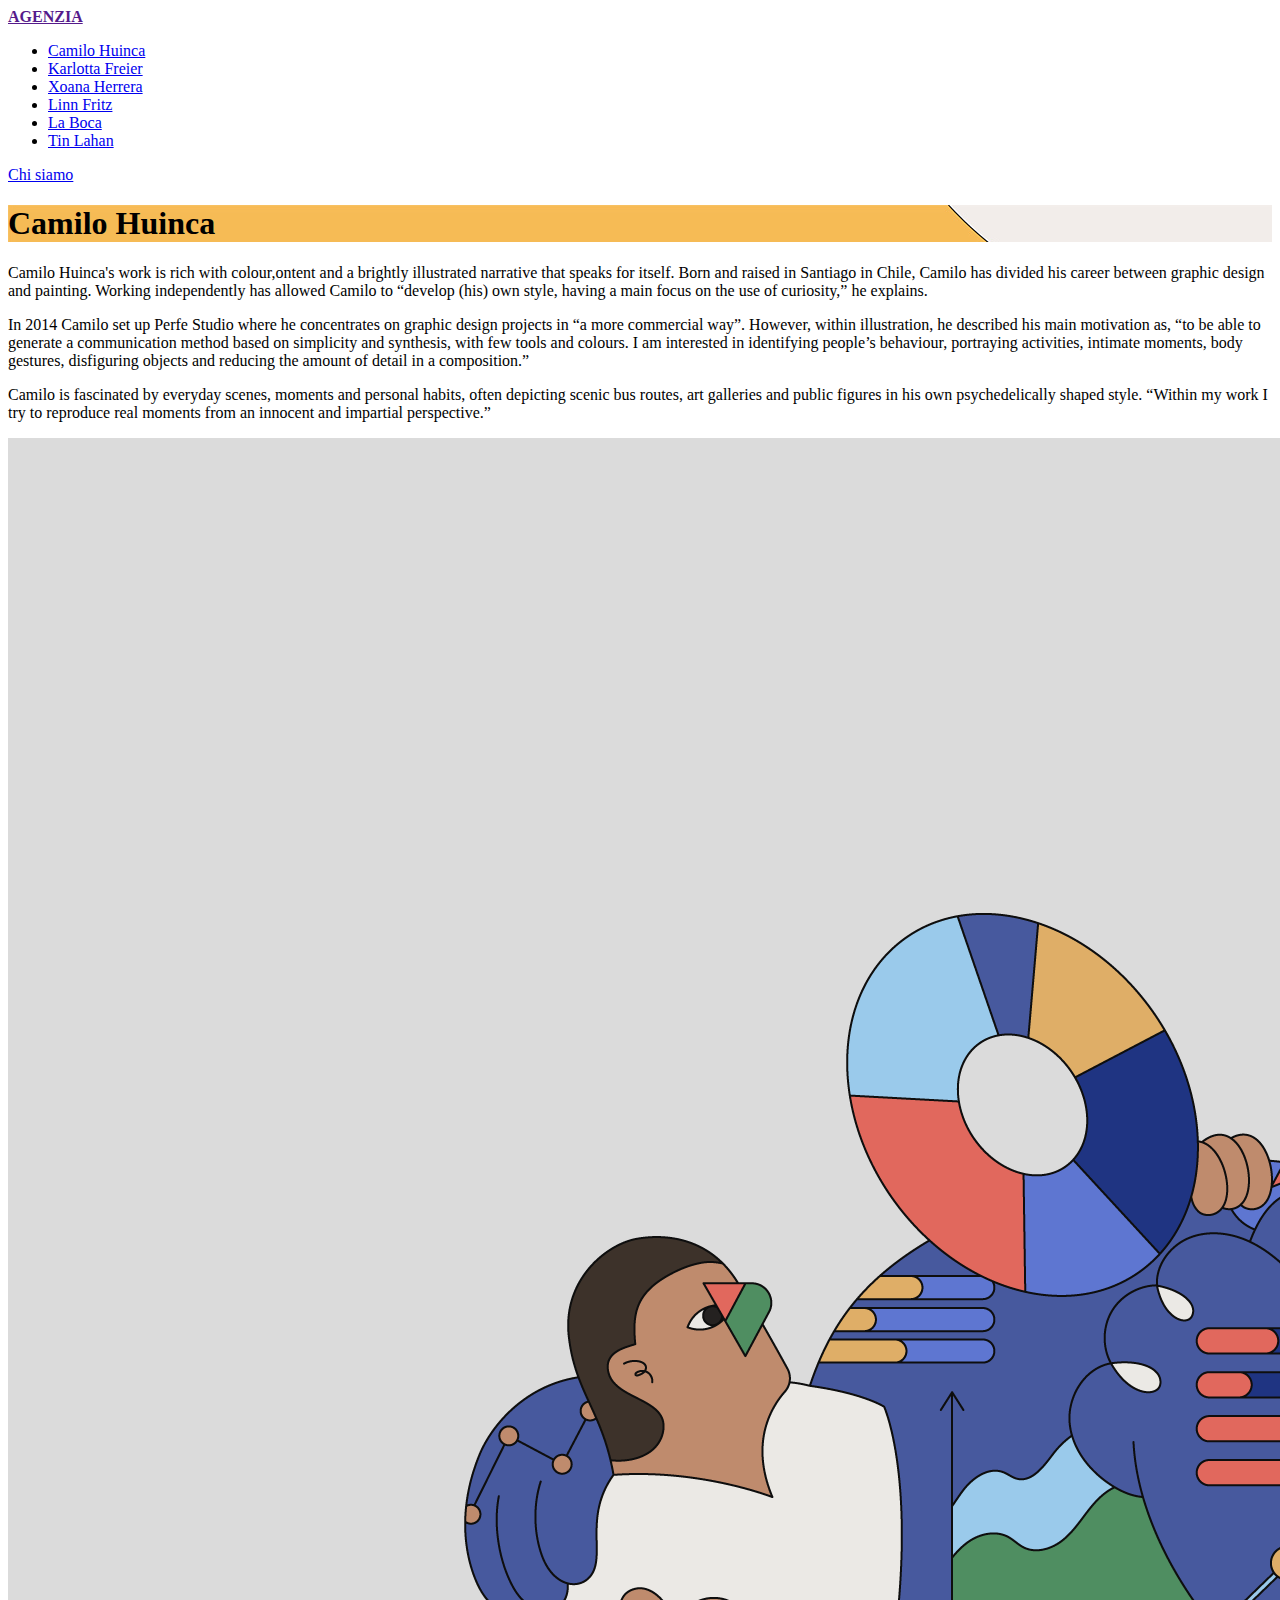
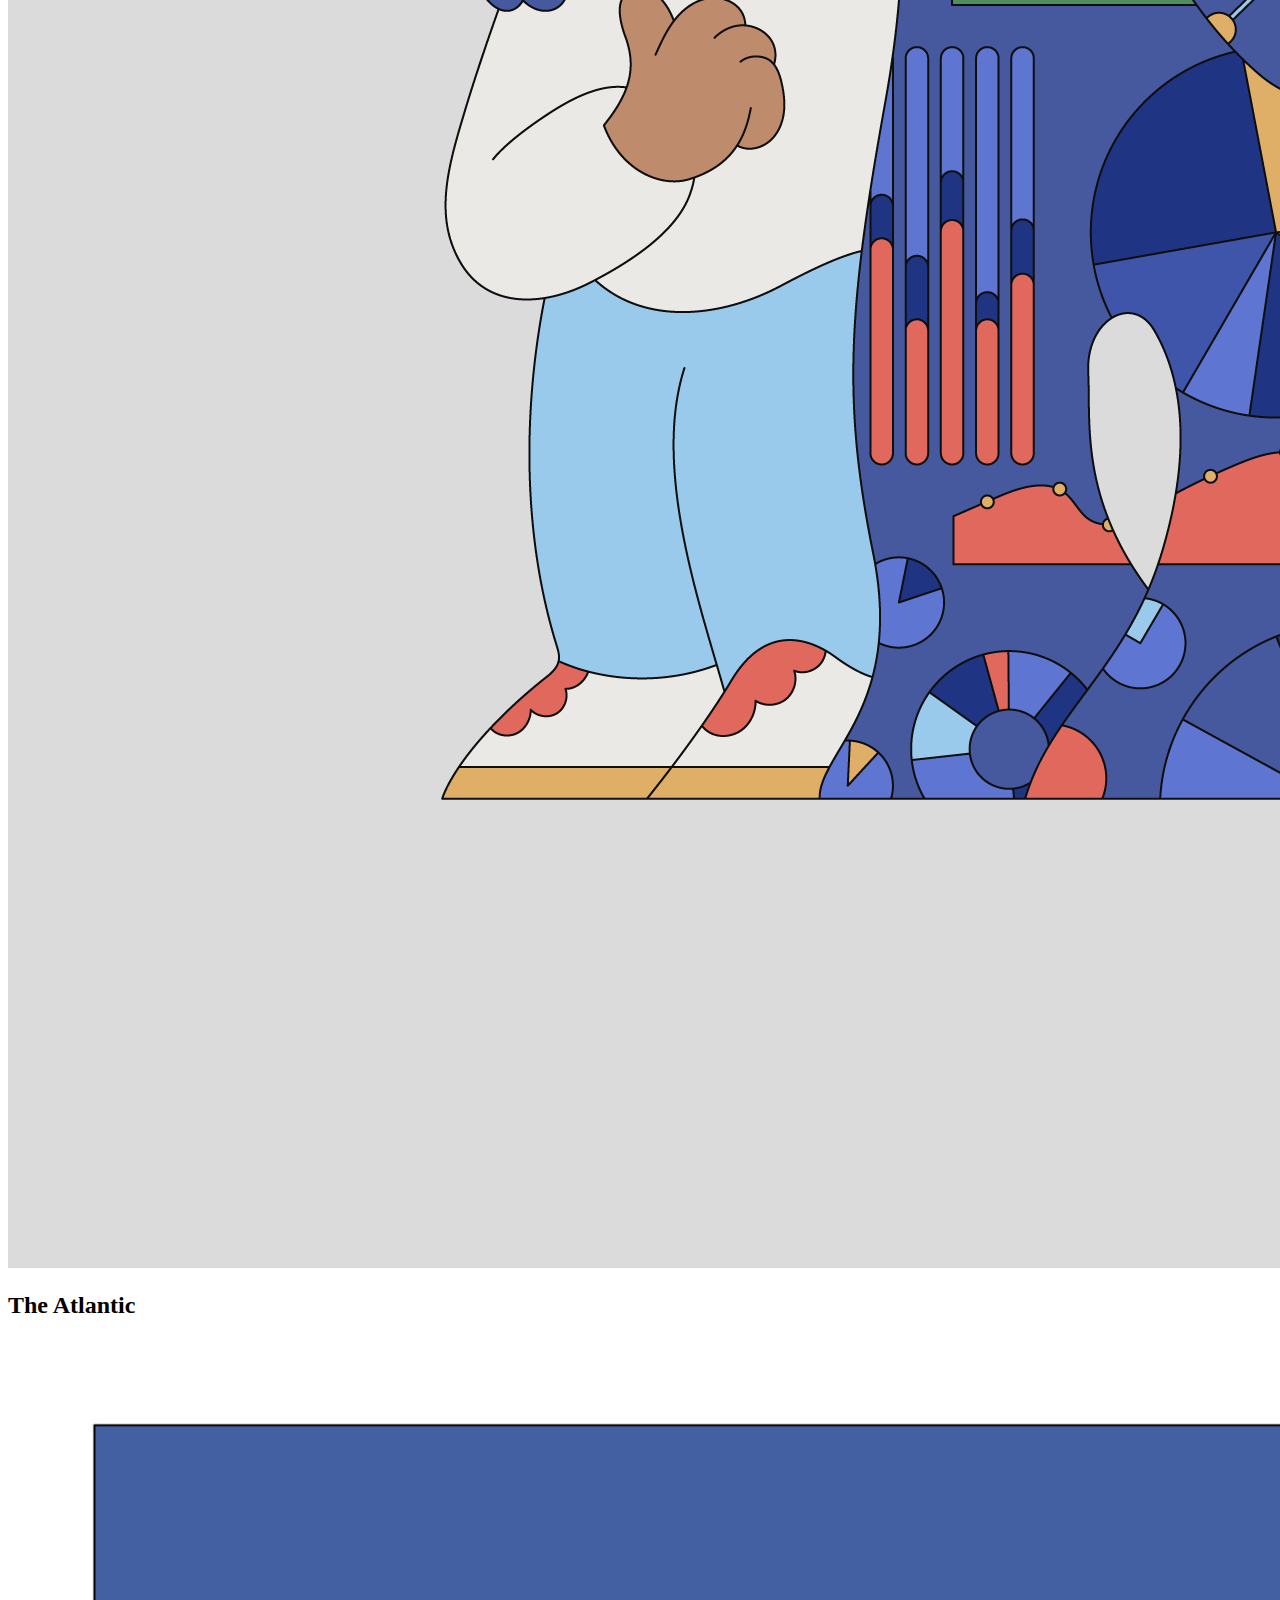
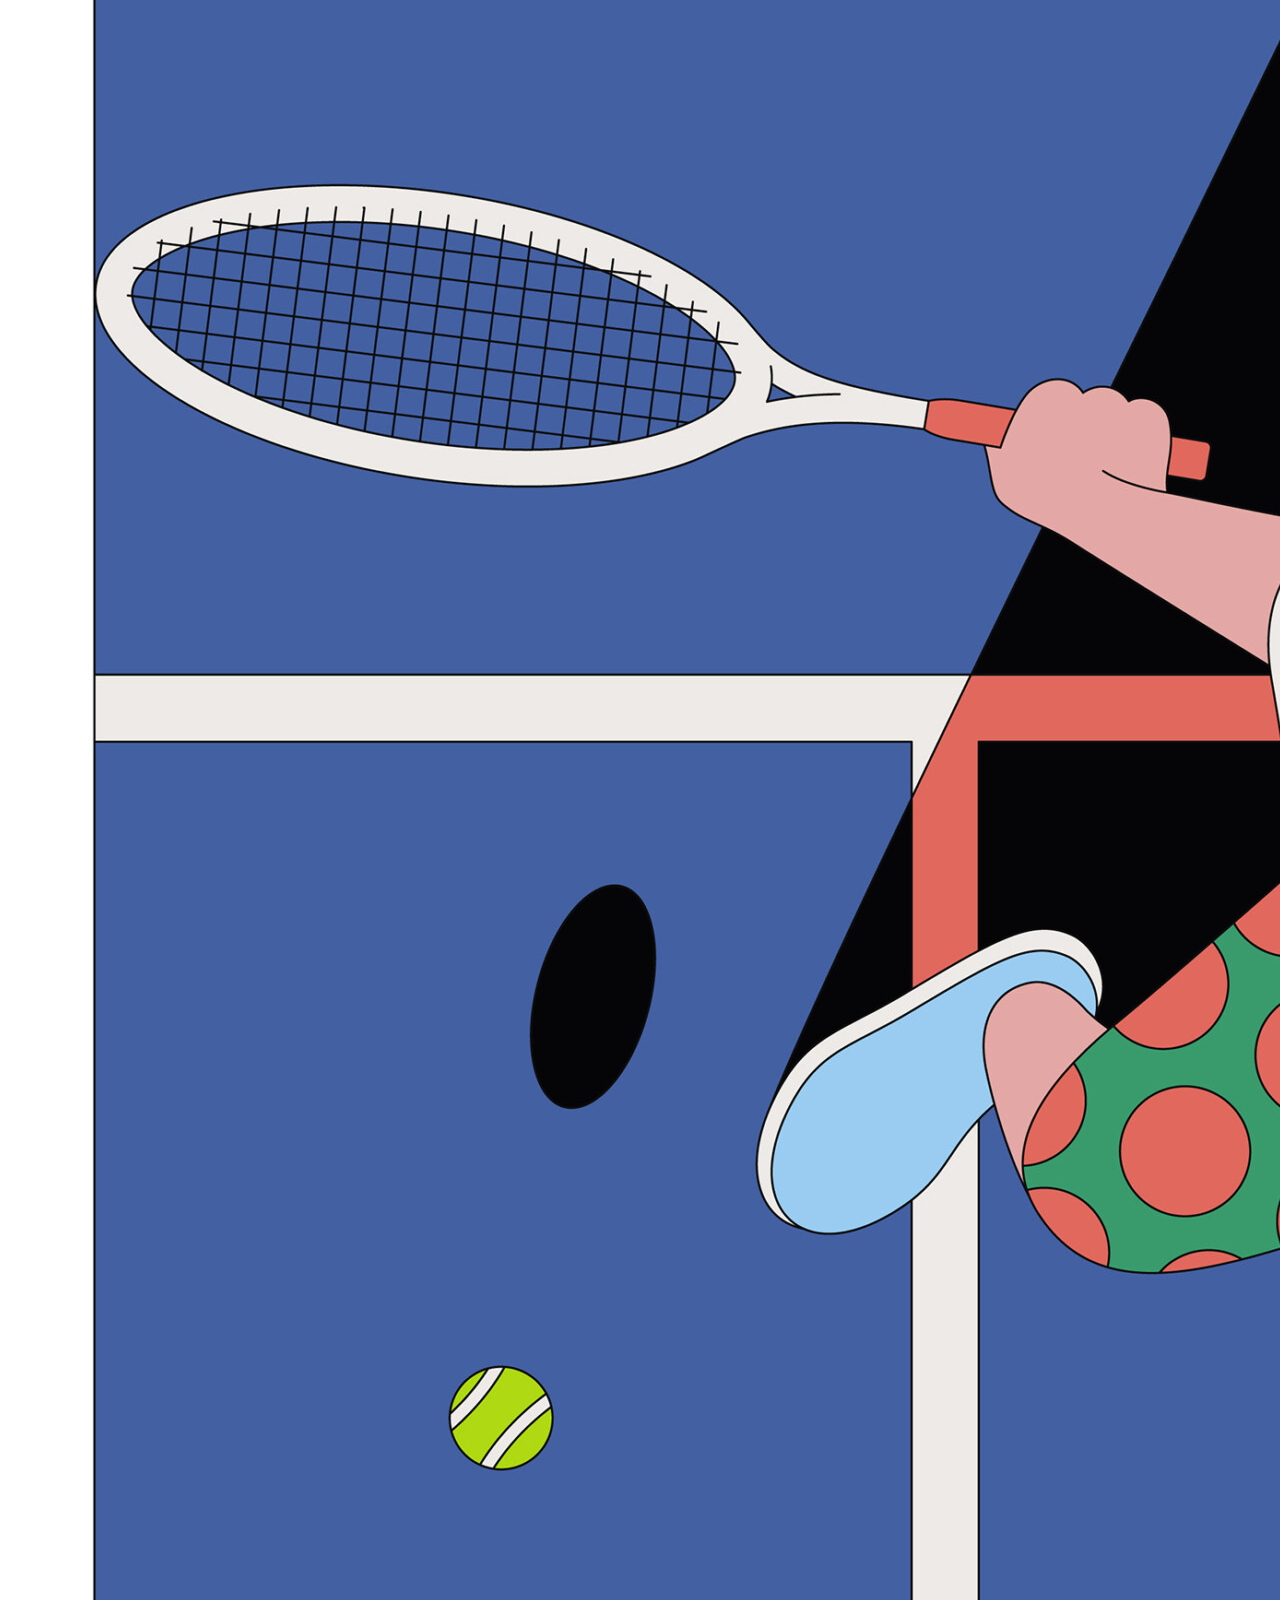
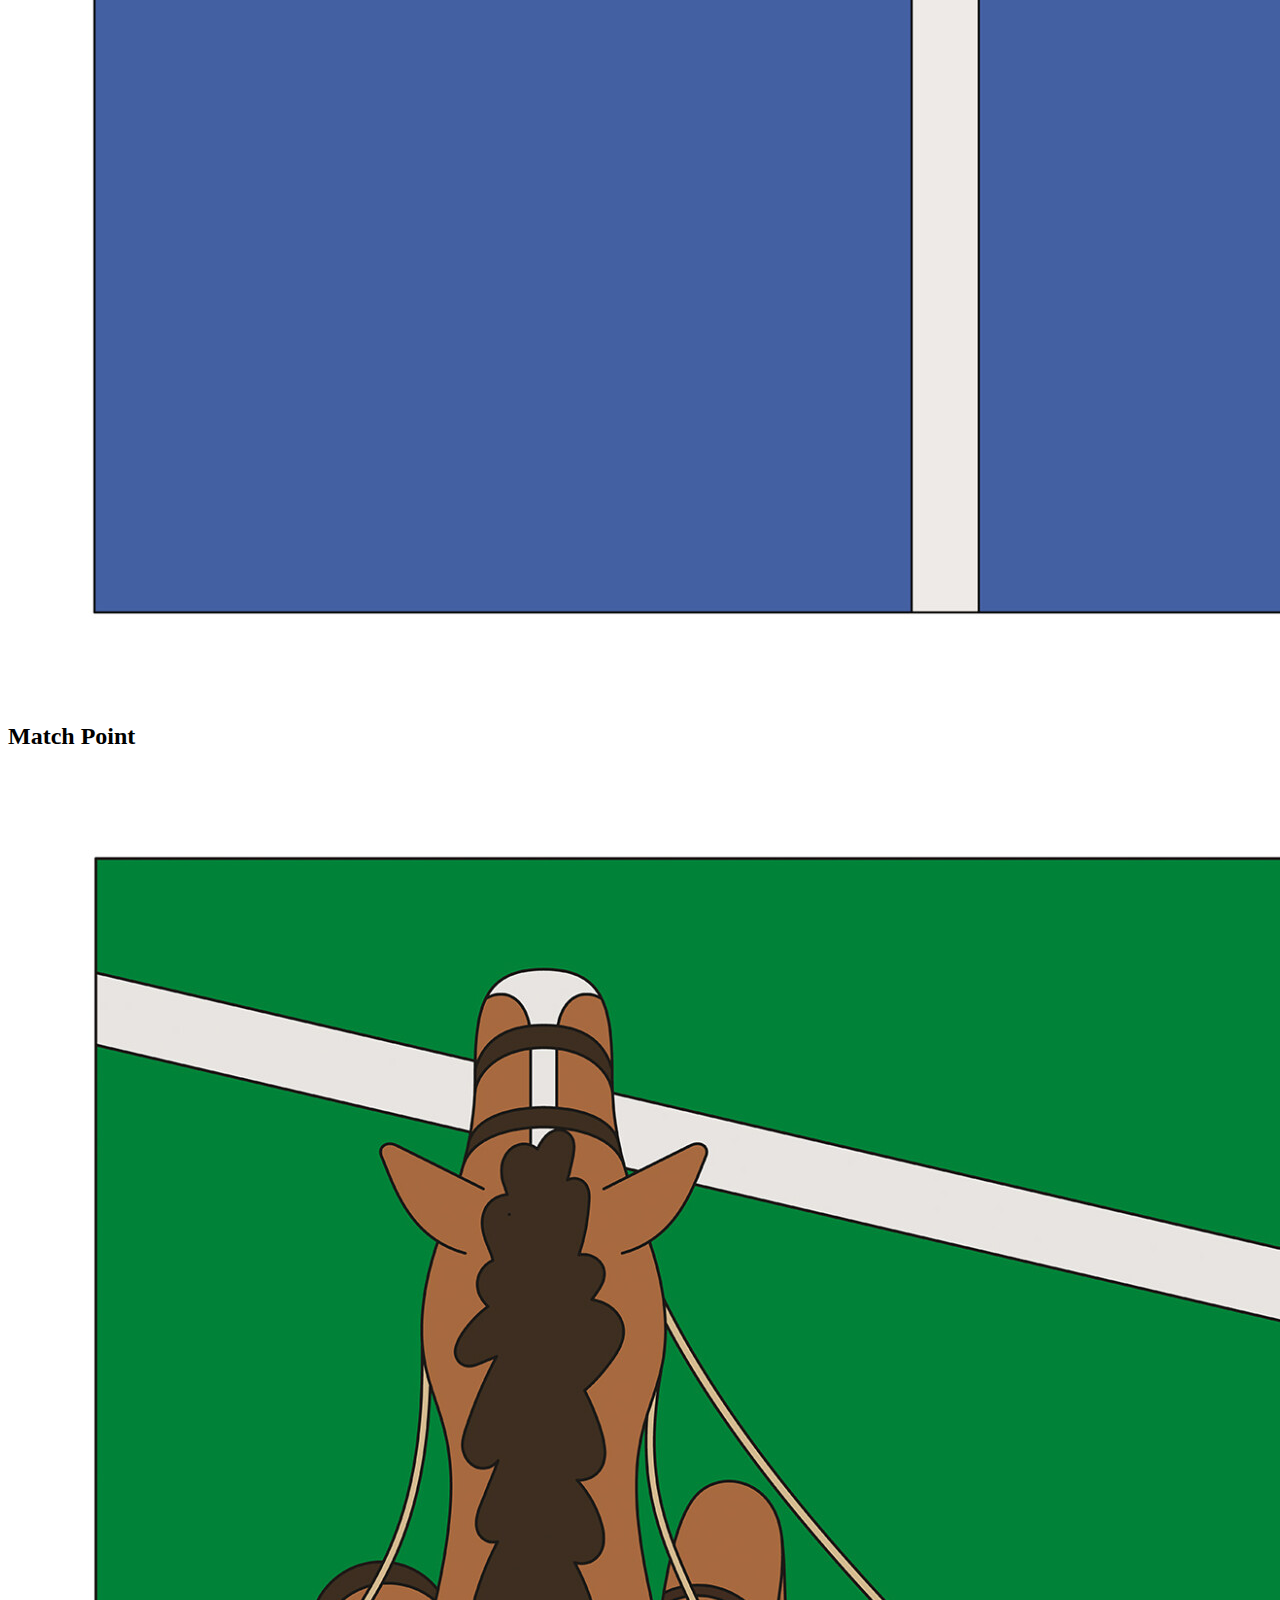
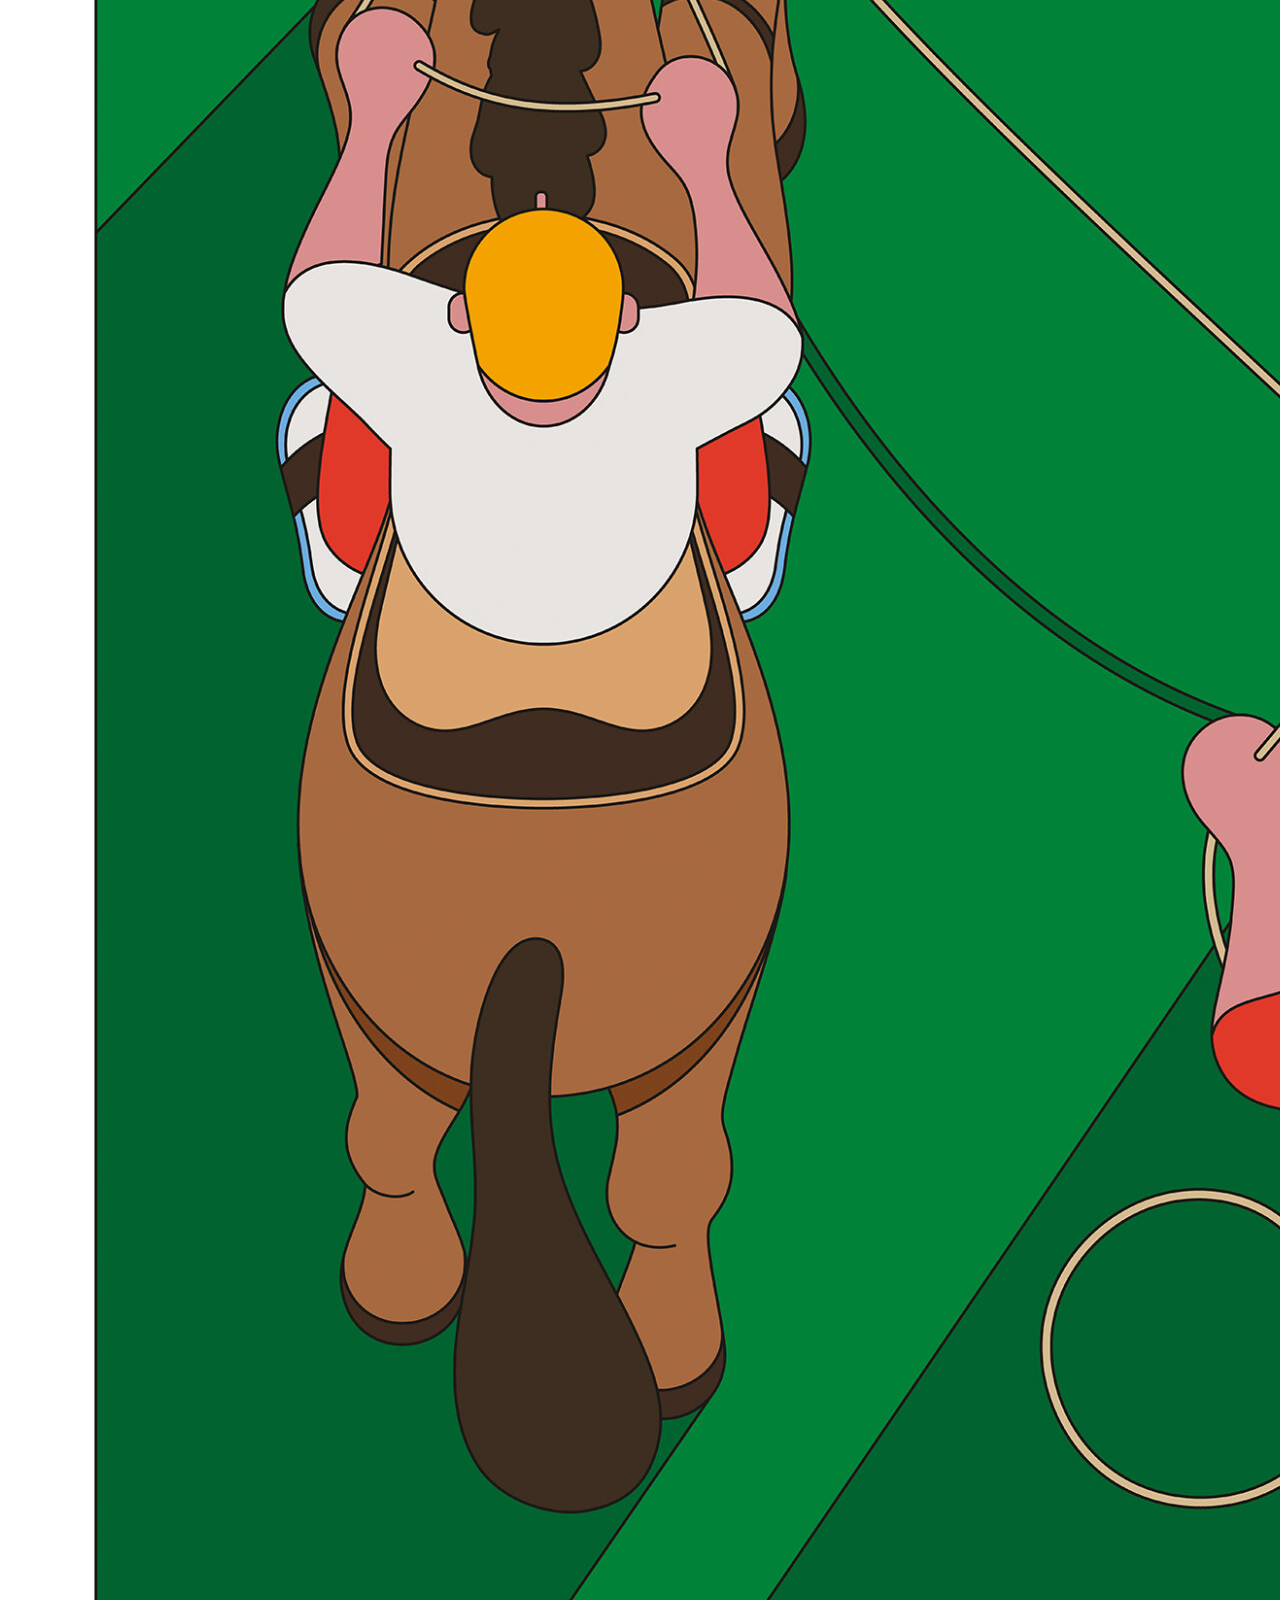
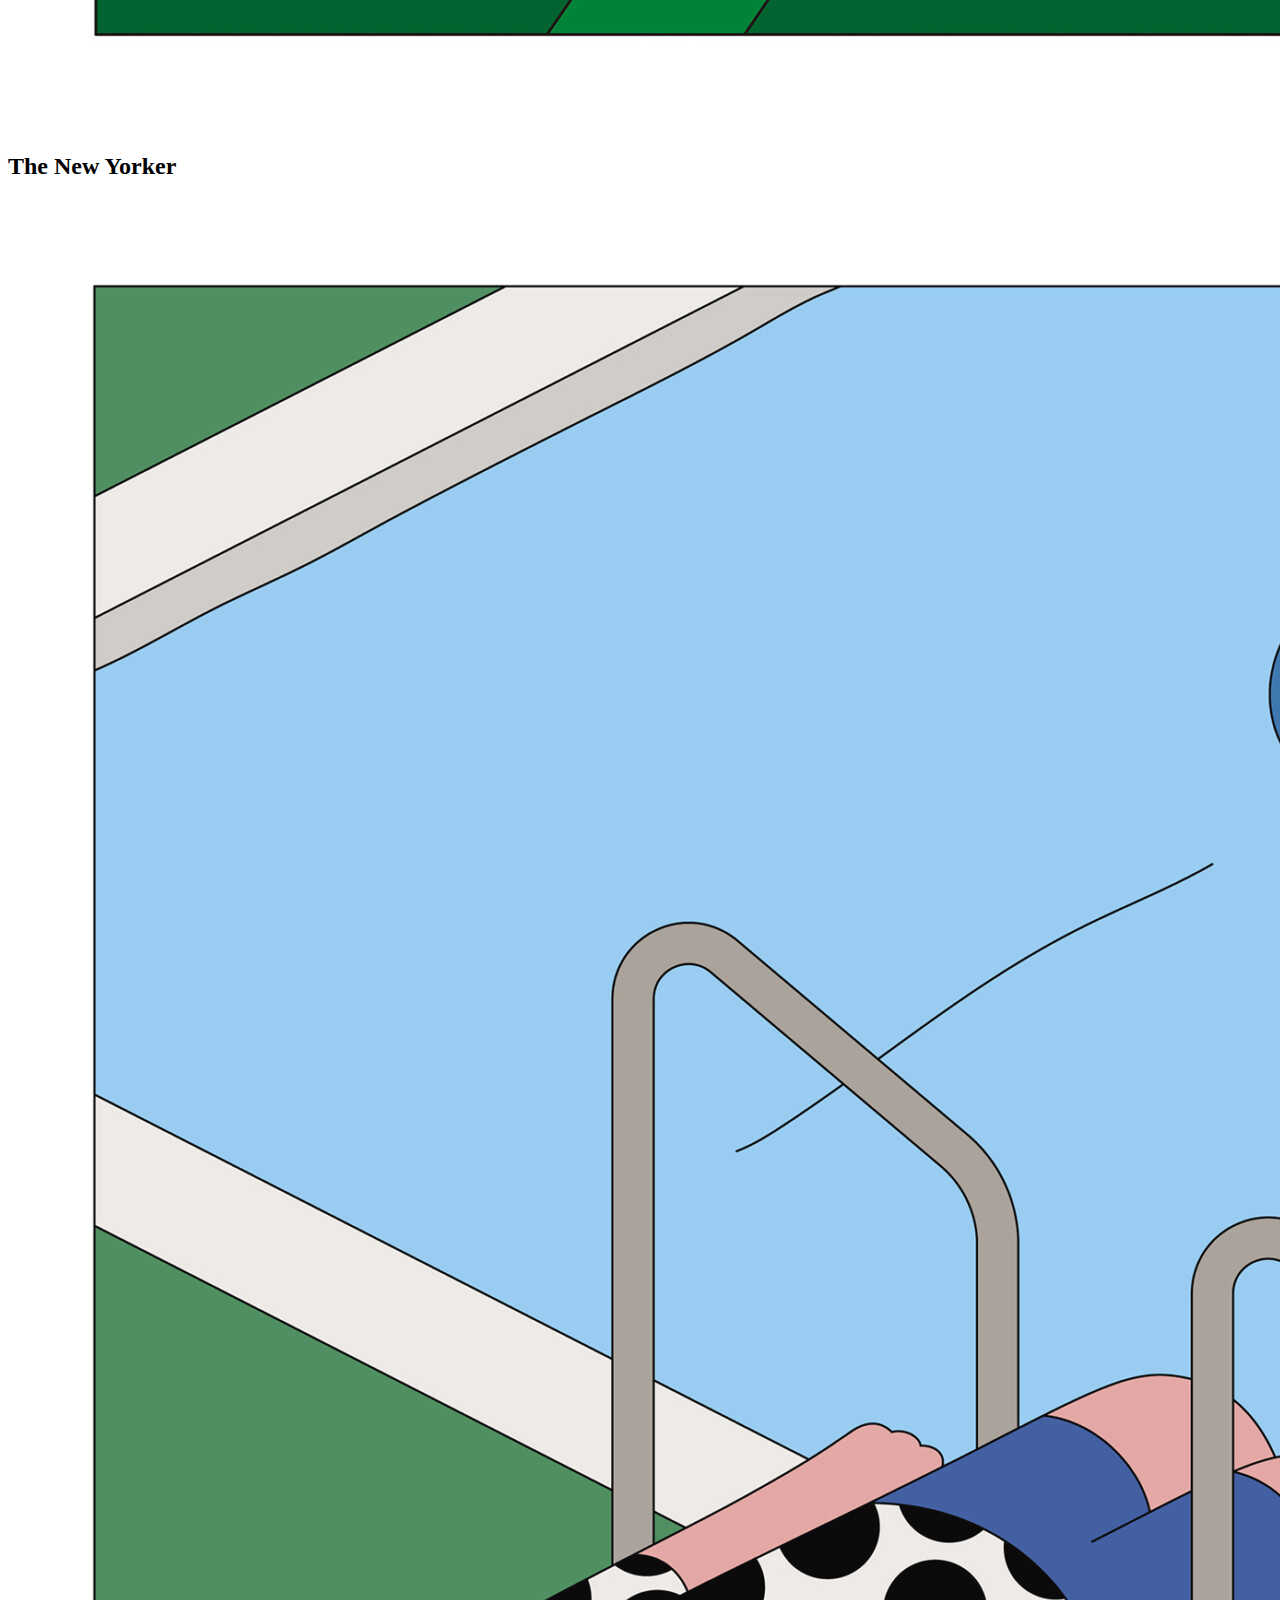
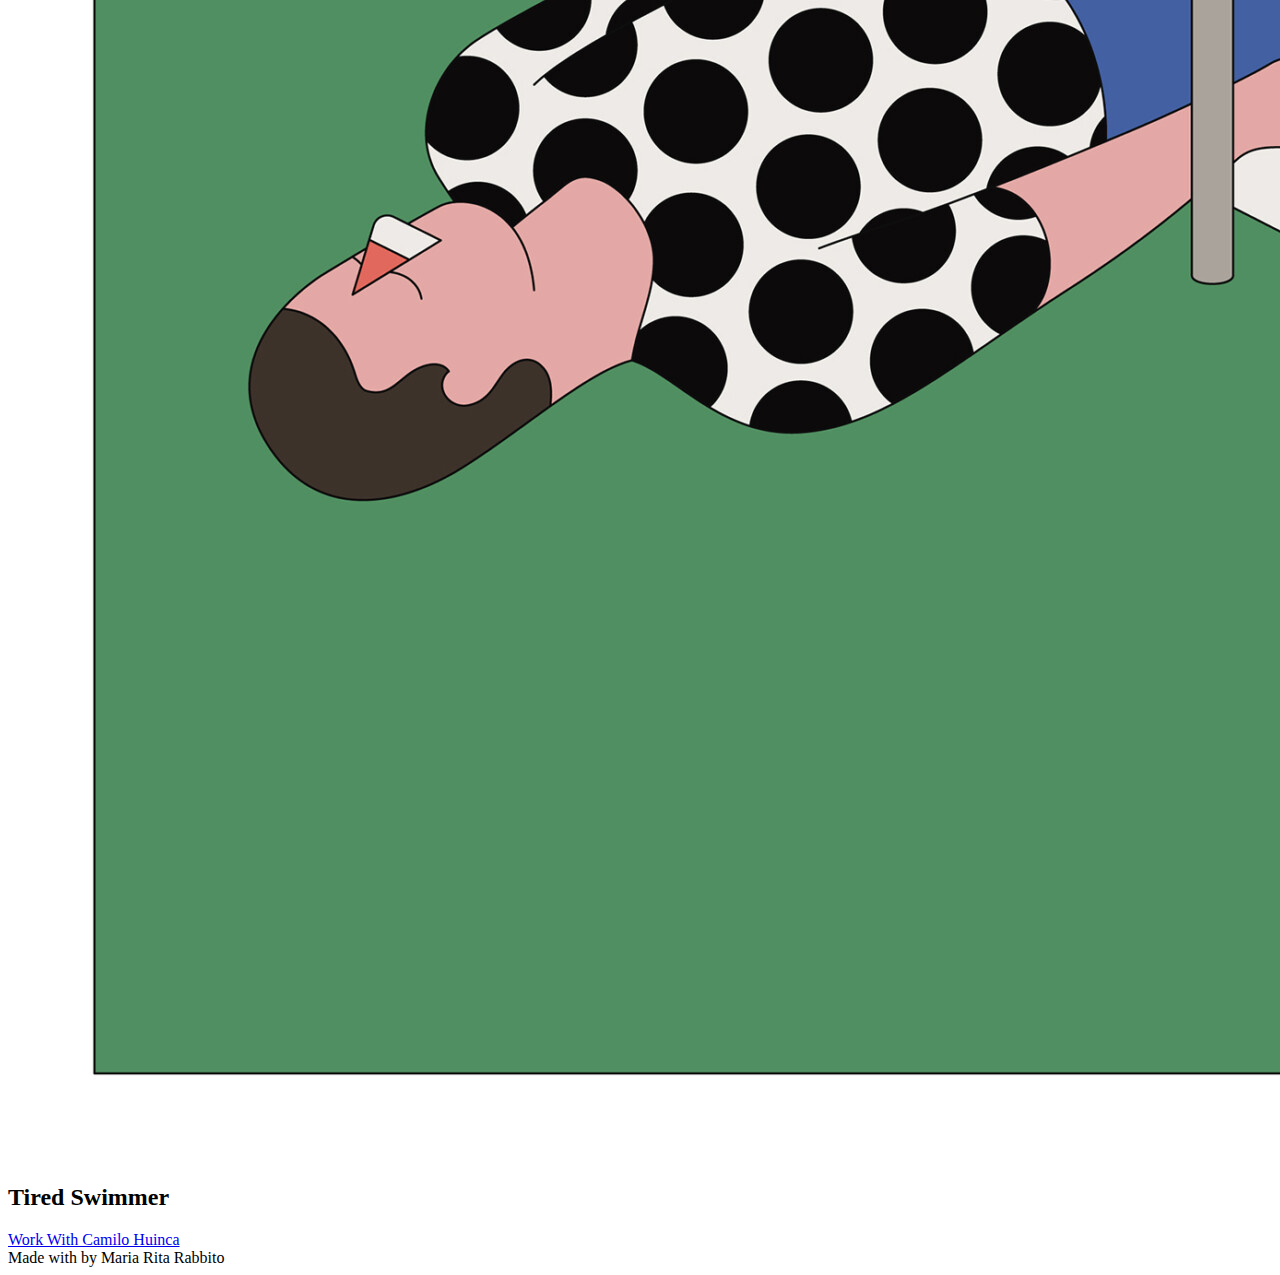
==== camilo_huinca.html @ 68be67cf "add HTML, CSS, IMG" ====
<!DOCTYPE html>
<html lang="en">
<head>
    <meta charset="UTF-8">
    <meta http-equiv="X-UA-Compatible" content="IE=edge">
    <meta name="viewport" content="width=device-width, initial-scale=1.0">
    <title>Agenzia</title>
    <link rel="stylesheet" href="./css/Header.css">
    <link rel="stylesheet" href="./css/Main.css">
</head>
<body>

    <header class="header">
        <div class="header__content">
          <a class="header__logo" href="">
            <strong>AGENZIA</strong> 
          </a>
          <ul class="header__menu">
            <li><a href="camilo_huinca.html">Camilo Huinca</a></li>
            <li><a href="karlotta_freier.html">Karlotta Freier</a></li>
            <li><a href="xoana_herrera.html">Xoana Herrera</a></li>
            <li><a href="linn_fritz.html">Linn Fritz</a></li>
            <li><a href="la_boca.html">La Boca</a></li>
            <li><a href="tin_lahan.html">Tin Lahan</a></li>
          </ul>
          <div class="header__quick">
            <a href="chi_siamo.html">Chi siamo</a>
              <div class="icon-hamburger">
                <span></span>
                <span></span>
              </div>
          </div>
        </div>
      </header>


        <div id="hero" style="background-image: url(img/img_camilo/copertina.png);">
          <h1>Camilo Huinca</h1>
        </div>

    <div>
     <p>
      Camilo Huinca's work is rich with colour,ontent and a brightly illustrated 
      narrative that speaks for itself. Born and raised in Santiago in Chile, 
      Camilo has divided his career between graphic design and painting. 
      Working independently has allowed Camilo to “develop (his) own style, 
      having a main focus on the use of curiosity,” he explains. 
     </p>
     <p>
      In 2014 Camilo set up Perfe Studio where he concentrates on graphic design projects 
      in “a more commercial way”. However, within illustration, he described his main motivation 
      as, “to be able to generate a communication method based on simplicity and synthesis, 
      with few tools and colours. I am interested in identifying people’s behaviour, 
      portraying activities, intimate moments, body gestures, disfiguring objects 
      and reducing the amount of detail in a composition.” 
     </p>
     <p>
      Camilo is fascinated by everyday scenes, moments and personal habits, 
      often depicting scenic bus routes, art galleries and public figures in his own 
      psychedelically shaped style. “Within my work I try to reproduce real moments 
      from an innocent and impartial perspective.”
     </p>
    </div>

    <main>
        <div class="card">
            <img src="img/img_camilo/theatlantic.png" alt=""></a>
            <h2>The Atlantic</h2>
        </div>

        <div class="card">
        <img src="img/img_camilo/matchpoint.png" alt=""></a>
            <h2>Match Point</h2>
        </div>

        <div class="card">
            <img src="img/img_camilo/thenewyorker.png" alt=""></a>
            <h2>The New Yorker</h2>
        </div>

        <div class="card ">
            <img src="img/img_camilo/tiredswimmer.png" alt=""></a>
            <h2>Tired Swimmer</h2>
        </div>

        <div id="link">
          <a href="https://agentpekka.com/artist/camilo-huinca/">Work With Camilo Huinca</a>
        </div>

    </main>

    <footer>
        Made with by Maria Rita Rabbito
    </footer>
</body>
</html>
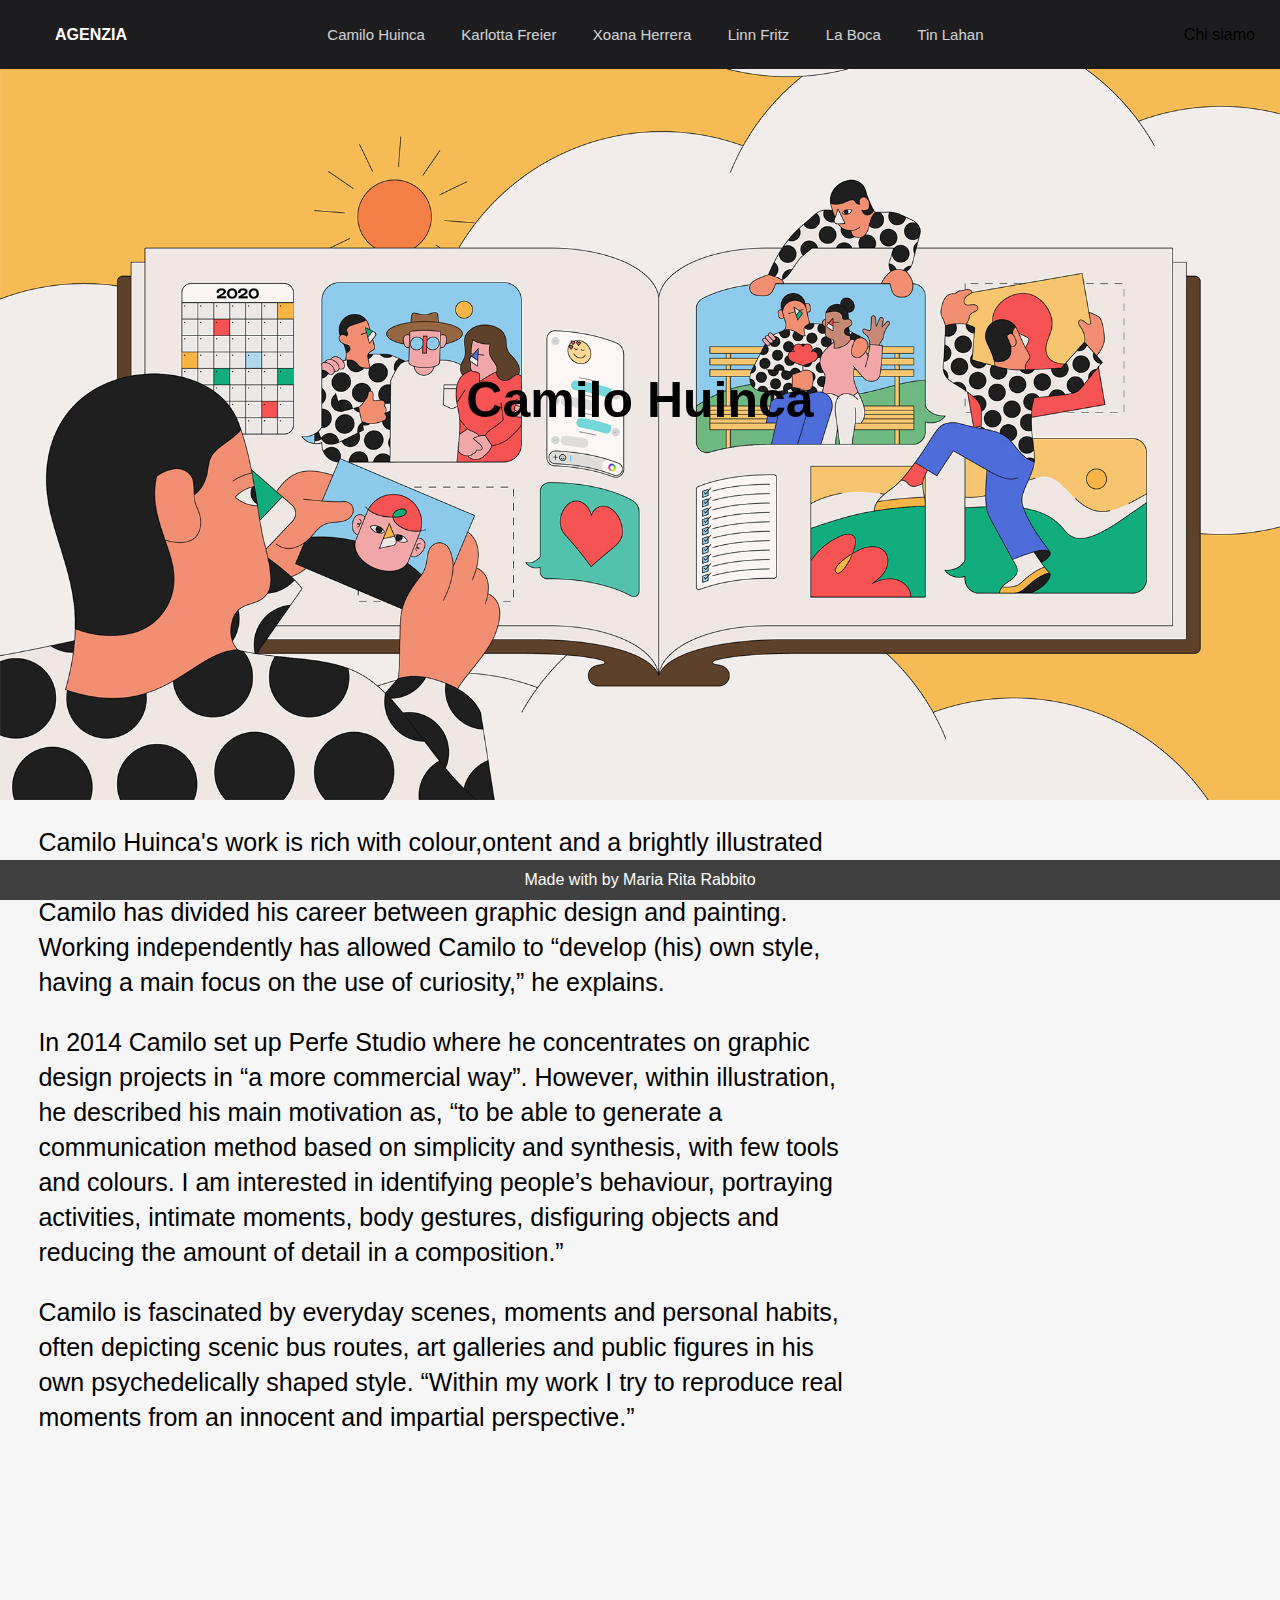
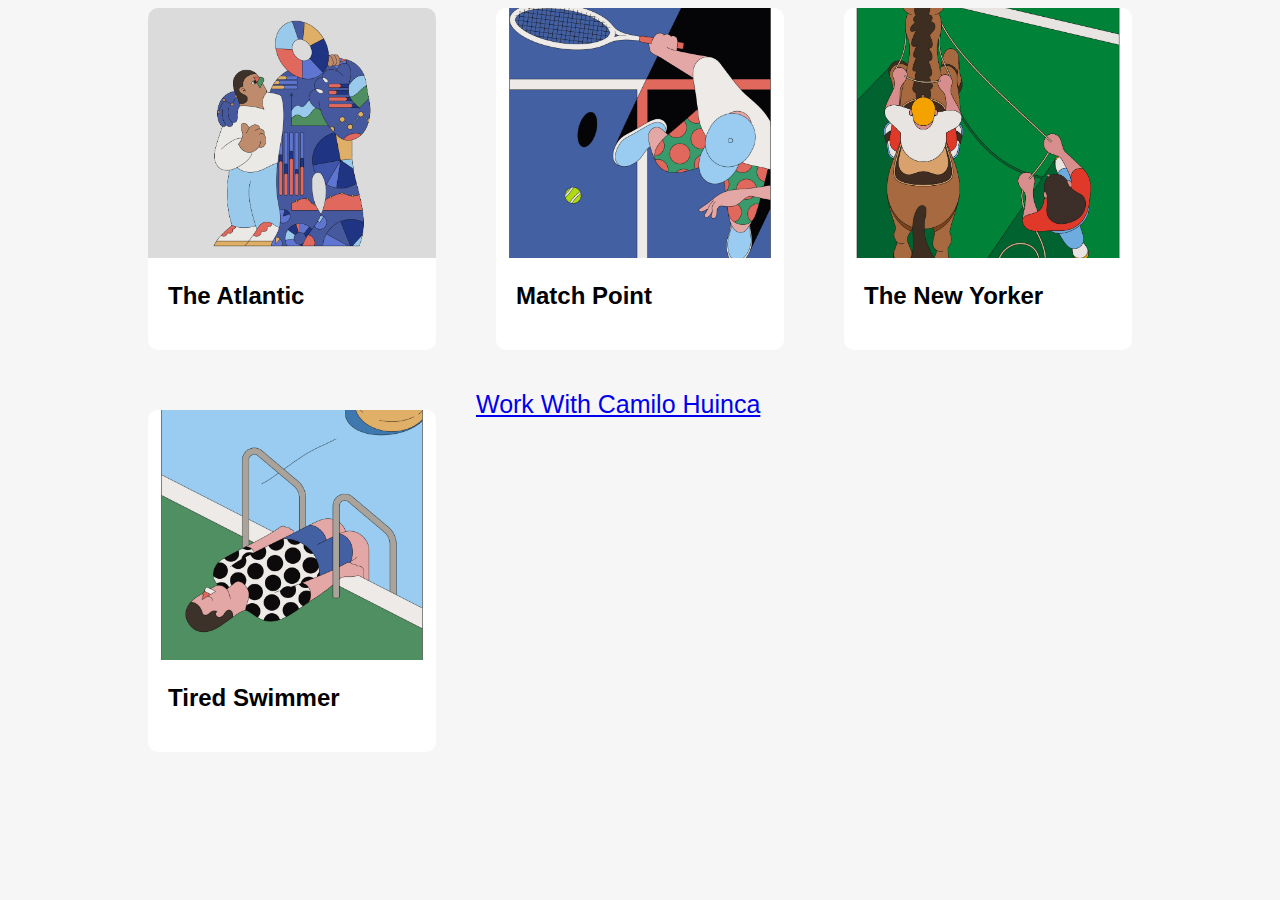
==== commit 0c6bd045: "Update camilo_huinca.html" ====
--- a/camilo_huinca.html
+++ b/camilo_huinca.html
@@ -5,8 +5,8 @@
     <meta http-equiv="X-UA-Compatible" content="IE=edge">
     <meta name="viewport" content="width=device-width, initial-scale=1.0">
     <title>Agenzia</title>
-    <link rel="stylesheet" href="./css/Header.css">
-    <link rel="stylesheet" href="./css/Main.css">
+    <link rel="stylesheet" href="./css/header.css">
+    <link rel="stylesheet" href="./css/main.css">
 </head>
 <body>
 
@@ -93,4 +93,4 @@
         Made with by Maria Rita Rabbito
     </footer>
 </body>
-</html>+</html>
--- a/css/header.css
+++ b/css/header.css
@@ -0,0 +1,78 @@
+:root { --menu-bg: #1d1d1f; --menu-color: #fff; }
+.header{ background-color: var(--menu-bg); position: fixed; top:0;  left:0; z-index: 9999; width: 100%; padding: 10px 15px; }
+.header__content{max-width: 1200px;width: 100%;margin: 0 auto; display: flex;justify-content: space-between;}
+
+.header__logo,
+.header__quick{display: flex; align-items: center;color:var(--menu-color)}
+
+.header__menu{padding: 0;margin: 0;}
+.header__menu li{display: inline-block;}
+.header__menu li a{color:var(--menu-color); opacity: 0.8;display: block;padding: 16px;font-size: 15px;}
+
+@media (max-width: 768px) {
+  .header__menu{   
+    position: absolute; top:60px; left:0; background-color: var(--menu-bg); width: 100%; height: 100vh;  
+    height: 0vh; overflow: hidden;transition: all 1s cubic-bezier(.215, .61, .355, 1);
+  }
+
+  .header__menu li{width: 100%;border-bottom: 1px solid #ad2020}
+  .menu-open .header__menu{height: 100vh;padding: 3%;}
+
+  .icon-hamburger{height: 50px;width: 40px;margin-left: 20px;padding-top: 5px;}
+  .icon-hamburger span{height: 2px; width: 30px;background: var(--menu-color);position: relative;display: block;margin-top: 11px;transition: all 0.2s cubic-bezier(.215, .61, .355, 1);}
+  
+  .menu-open .icon-hamburger span:nth-child(1){transform: rotate(45deg) translateY(9px);}
+  .menu-open .icon-hamburger span:nth-child(2){transform: rotate(-45deg) translateY(-9px);}
+
+  .header__quick{display: flex; justify-content: flex-end; width: 50%;}
+
+}
+
+header {
+    display: flex;
+    justify-content: space-between;
+    align-items: center;
+    padding: 10px;
+    font-size:100%;
+	color:#333;
+	font-family:sans-serif;
+}
+
+header a {
+    text-decoration: none;
+    color: #000;
+}
+
+header a:hover {
+    color: #f00;
+    text-decoration: wavy;
+}
+
+#nav {
+    display: flex;
+}
+
+#nav li {
+    display: inline;
+    padding: 5px;
+}
+
+#hero {
+    background-image: url('img/Img_Camilo_Huinca/AP_Camilo_Huinca_social-well_2x.png');
+    background-size: cover;
+    height: 800px;
+    display: flex;
+    align-items: center;
+    justify-content: center;
+    color: #fff;
+}
+
+#hero h1 {
+    font-size: 50px;
+}
+
+#who{
+    color: #fff;
+}
+
+
--- a/css/main.css
+++ b/css/main.css
@@ -0,0 +1,94 @@
+
+body {
+    margin: 0;
+    background-color: rgba(245, 245, 245, 0.9);
+    font-family: -apple-system, BlinkMacSystemFont, "Segoe UI", Roboto, Helvetica, Arial, sans-serif;
+}
+
+#hero {
+    background-size: cover;
+    height: 800px;
+    display: flex;
+    align-items: center;
+    justify-content: center;
+    color: #000000;
+}
+
+#hero h1 {
+    font-size: 50px;
+}
+  
+main {
+    padding: 10%;
+    display: grid;
+    grid: 150px;
+    gap: 20px;
+    grid-template-columns: repeat(auto-fit, minmax(250px, 1fr));
+}
+
+.card img {
+    border-radius: 10px 10px 0px 0px;
+    object-fit: cover;
+    height: 250px;
+    width: 100%;
+}
+
+.card {
+    margin: 20px;
+    border-radius: 10px;
+    background: #fff;
+    box-sizing: border-box;
+}
+
+.card p {
+    padding: 0 20px 20px 20px;
+}
+
+.card h2 {
+    padding: 0 20px 20px 20px;
+}
+
+footer {
+    background-color: rgb(64, 64, 64);
+    color: #fff;
+    position: fixed;
+    left: 0;
+    bottom: 0;
+    width: 100%;
+    text-align: center;
+    height: 40px;
+    display: flex;
+    align-items: center;
+    justify-content: center;
+}
+
+#banner{
+    background-size: cover;
+    height: 800px;
+    display: flex;
+    align-items: center;
+    justify-content: center;
+    color: #fff;
+}
+
+ #link{
+    font-size: 25px;
+    font-family: 'Segoe UI', Tahoma, Geneva, Verdana, sans-serif;
+    color: rgb(209, 148, 125);
+ }
+ #image{
+    opacity: 1;
+    height: 800px;
+    display: flex;
+    align-items: center;
+    justify-content: center;
+ }
+
+ p{
+    text-align: left;
+    line-height: 1.4;
+    font-size: 25px;
+    margin-right: 33%;
+    margin-left: 3%;
+ }
+
